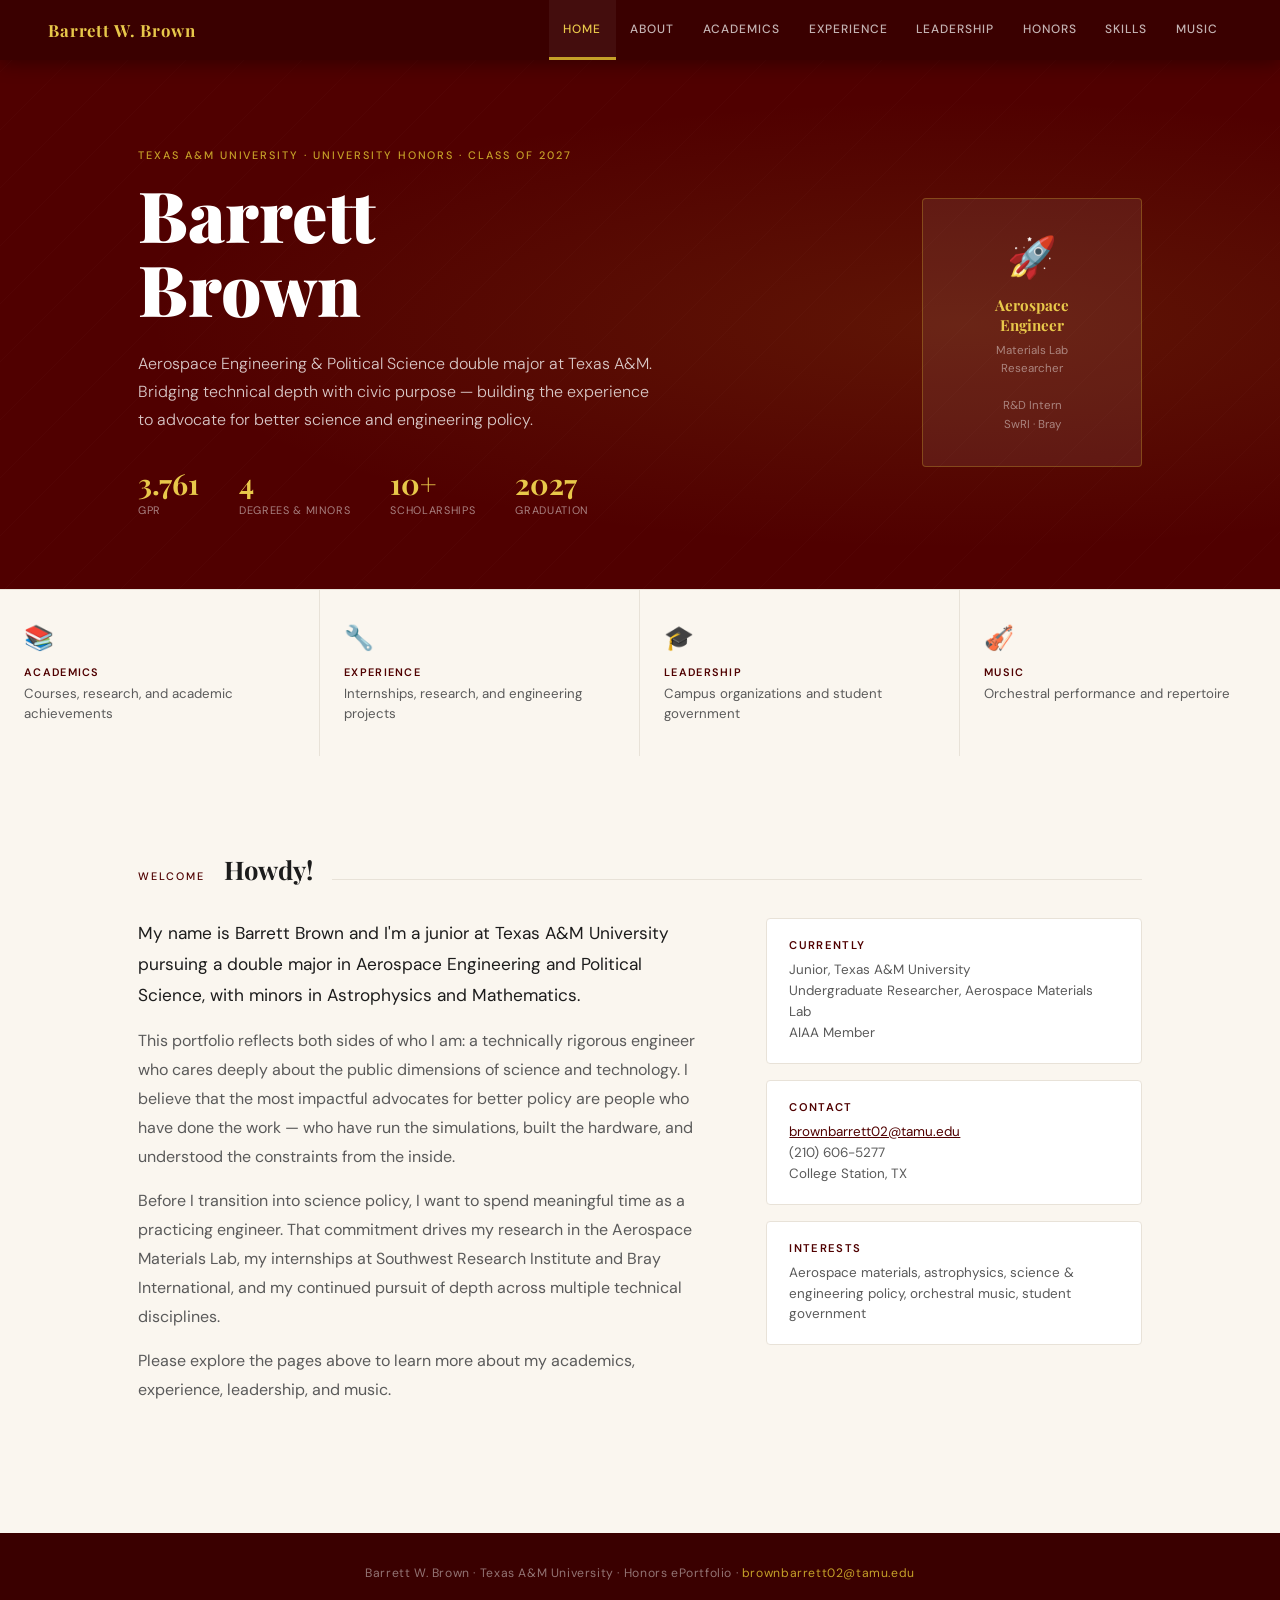
==== index.html @ 408cf9bb "Add files via upload" ====
<!DOCTYPE html>
<html lang="en">
<head>
<meta charset="UTF-8">
<meta name="viewport" content="width=device-width, initial-scale=1.0">
<title>Barrett Brown | ePortfolio</title>
<link rel="stylesheet" href="style.css">
<style>
  /* HOME-SPECIFIC HERO */
  .home-hero {
    background: var(--maroon);
    position: relative;
    overflow: hidden;
  }
  .home-hero::before {
    content: '';
    position: absolute; inset: 0;
    background:
      radial-gradient(ellipse at 75% 50%, rgba(197,160,40,0.13) 0%, transparent 60%),
      repeating-linear-gradient(-45deg, transparent, transparent 40px,
        rgba(255,255,255,0.014) 40px, rgba(255,255,255,0.014) 41px);
    pointer-events: none;
  }
  .home-hero-inner {
    max-width: 1100px;
    margin: 0 auto;
    padding: 5.5rem 3rem 4.5rem;
    display: grid;
    grid-template-columns: 1fr 220px;
    gap: 4rem;
    align-items: center;
    position: relative;
  }
  .hero-eyebrow {
    font-size: 0.68rem; font-weight: 500; letter-spacing: 0.18em;
    text-transform: uppercase; color: var(--gold); margin-bottom: 1rem;
  }
  .home-hero h1 {
    font-family: 'Playfair Display', serif;
    font-size: clamp(3rem, 5.5vw, 4.8rem);
    font-weight: 900; color: white; line-height: 1.05; margin-bottom: 1.5rem;
  }
  .hero-tagline {
    font-size: 1rem; font-weight: 300; line-height: 1.75;
    color: rgba(255,255,255,0.78); max-width: 520px; margin-bottom: 2.2rem;
  }
  .hero-stats { display: flex; gap: 2.5rem; }
  .stat { display: flex; flex-direction: column; }
  .stat-num { font-family: 'Playfair Display', serif; font-size: 1.8rem; font-weight: 700; color: var(--gold-light); line-height: 1; }
  .stat-label { font-size: 0.68rem; font-weight: 400; color: rgba(255,255,255,0.5); letter-spacing: 0.06em; text-transform: uppercase; margin-top: 0.3rem; }
  .hero-badge {
    background: rgba(255,255,255,0.07); border: 1px solid rgba(197,160,40,0.35);
    border-radius: 4px; padding: 2rem 1.5rem; text-align: center;
  }
  .badge-icon { font-size: 2.5rem; margin-bottom: 0.8rem; }
  .badge-title { font-family: 'Playfair Display', serif; font-size: 0.95rem; color: var(--gold-light); font-weight: 700; margin-bottom: 0.4rem; }
  .badge-sub { font-size: 0.72rem; color: rgba(255,255,255,0.45); line-height: 1.6; }

  /* QUICK LINKS */
  .quick-links {
    display: grid;
    grid-template-columns: repeat(4, 1fr);
    gap: 0;
    border-top: 1px solid var(--light-gray);
  }
  .quick-link {
    display: flex; flex-direction: column;
    padding: 2rem 1.5rem;
    border-right: 1px solid var(--light-gray);
    text-decoration: none;
    transition: background 0.2s;
  }
  .quick-link:last-child { border-right: none; }
  .quick-link:hover { background: white; }
  .ql-icon { font-size: 1.5rem; margin-bottom: 0.8rem; }
  .ql-label { font-size: 0.68rem; text-transform: uppercase; letter-spacing: 0.12em; color: var(--maroon); font-weight: 600; margin-bottom: 0.3rem; }
  .ql-desc { font-size: 0.83rem; color: var(--mid-gray); line-height: 1.5; }

  /* WELCOME PROSE */
  .welcome-grid { display: grid; grid-template-columns: 3fr 2fr; gap: 4rem; align-items: start; }
  .welcome-text p { font-size: 1rem; line-height: 1.8; color: var(--mid-gray); margin-bottom: 1rem; }
  .welcome-text p:first-child { font-size: 1.08rem; color: var(--charcoal); }
  .welcome-aside { display: flex; flex-direction: column; gap: 1rem; }
  .aside-card {
    background: white; border: 1px solid var(--light-gray); border-radius: 4px;
    padding: 1.2rem 1.4rem;
  }
  .aside-card h4 { font-size: 0.7rem; text-transform: uppercase; letter-spacing: 0.12em; color: var(--maroon); font-weight: 600; margin-bottom: 0.5rem; }
  .aside-card p { font-size: 0.84rem; color: var(--mid-gray); line-height: 1.55; }

  @media (max-width: 860px) {
    .home-hero-inner { grid-template-columns: 1fr; padding: 3.5rem 1.5rem; }
    .hero-badge { display: none; }
    .quick-links { grid-template-columns: repeat(2, 1fr); }
    .welcome-grid { grid-template-columns: 1fr; gap: 2rem; }
  }
</style>
</head>
<body>

<nav>
  <a href="index.html" class="nav-brand">Barrett W. Brown</a>
  <ul class="nav-links">
    <li><a href="index.html" class="active">Home</a></li>
    <li><a href="about.html">About</a></li>
    <li><a href="academics.html">Academics</a></li>
    <li><a href="experience.html">Experience</a></li>
    <li><a href="leadership.html">Leadership</a></li>
    <li><a href="honors.html">Honors</a></li>
    <li><a href="skills.html">Skills</a></li>
    <li><a href="music.html">Music</a></li>
  </ul>
</nav>

<div class="home-hero">
  <div class="home-hero-inner">
    <div>
      <p class="hero-eyebrow">Texas A&M University · University Honors · Class of 2027</p>
      <h1>Barrett<br>Brown</h1>
      <p class="hero-tagline">
        Aerospace Engineering &amp; Political Science double major at Texas A&M. Bridging technical depth with civic purpose — building the experience to advocate for better science and engineering policy.
      </p>
      <div class="hero-stats">
        <div class="stat"><span class="stat-num">3.761</span><span class="stat-label">GPR</span></div>
        <div class="stat"><span class="stat-num">4</span><span class="stat-label">Degrees &amp; Minors</span></div>
        <div class="stat"><span class="stat-num">10+</span><span class="stat-label">Scholarships</span></div>
        <div class="stat"><span class="stat-num">2027</span><span class="stat-label">Graduation</span></div>
      </div>
    </div>
    <div class="hero-badge">
      <div class="badge-icon">🚀</div>
      <div class="badge-title">Aerospace<br>Engineer</div>
      <div class="badge-sub">Materials Lab<br>Researcher<br><br>R&amp;D Intern<br>SwRI · Bray</div>
    </div>
  </div>
</div>

<!-- QUICK LINKS -->
<div class="quick-links">
  <a href="academics.html" class="quick-link">
    <div class="ql-icon">📚</div>
    <div class="ql-label">Academics</div>
    <div class="ql-desc">Courses, research, and academic achievements</div>
  </a>
  <a href="experience.html" class="quick-link">
    <div class="ql-icon">🔧</div>
    <div class="ql-label">Experience</div>
    <div class="ql-desc">Internships, research, and engineering projects</div>
  </a>
  <a href="leadership.html" class="quick-link">
    <div class="ql-icon">🎓</div>
    <div class="ql-label">Leadership</div>
    <div class="ql-desc">Campus organizations and student government</div>
  </a>
  <a href="music.html" class="quick-link">
    <div class="ql-icon">🎻</div>
    <div class="ql-label">Music</div>
    <div class="ql-desc">Orchestral performance and repertoire</div>
  </a>
</div>

<div class="page-content">
  <section>
    <div class="section-header">
      <span class="section-label">Welcome</span>
      <h2 class="section-title">Howdy!</h2>
      <div class="section-line"></div>
    </div>
    <div class="welcome-grid">
      <div class="welcome-text">
        <p>My name is Barrett Brown and I'm a junior at Texas A&M University pursuing a double major in Aerospace Engineering and Political Science, with minors in Astrophysics and Mathematics.</p>
        <p>This portfolio reflects both sides of who I am: a technically rigorous engineer who cares deeply about the public dimensions of science and technology. I believe that the most impactful advocates for better policy are people who have done the work — who have run the simulations, built the hardware, and understood the constraints from the inside.</p>
        <p>Before I transition into science policy, I want to spend meaningful time as a practicing engineer. That commitment drives my research in the Aerospace Materials Lab, my internships at Southwest Research Institute and Bray International, and my continued pursuit of depth across multiple technical disciplines.</p>
        <p>Please explore the pages above to learn more about my academics, experience, leadership, and music.</p>
      </div>
      <div class="welcome-aside">
        <div class="aside-card">
          <h4>Currently</h4>
          <p>Junior, Texas A&M University<br>Undergraduate Researcher, Aerospace Materials Lab<br>AIAA Member</p>
        </div>
        <div class="aside-card">
          <h4>Contact</h4>
          <p><a href="mailto:brownbarrett02@tamu.edu" style="color:var(--maroon);">brownbarrett02@tamu.edu</a><br>(210) 606-5277<br>College Station, TX</p>
        </div>
        <div class="aside-card">
          <h4>Interests</h4>
          <p>Aerospace materials, astrophysics, science &amp; engineering policy, orchestral music, student government</p>
        </div>
      </div>
    </div>
  </section>
</div>

<footer>
  <p>Barrett W. Brown · Texas A&M University · Honors ePortfolio · <a href="mailto:brownbarrett02@tamu.edu">brownbarrett02@tamu.edu</a></p>
</footer>

</body>
</html>
---- style.css ----
@import url('https://fonts.googleapis.com/css2?family=Playfair+Display:wght@400;700;900&family=DM+Sans:ital,opsz,wght@0,9..40,300;0,9..40,400;0,9..40,500;1,9..40,300&display=swap');

:root {
  --maroon: #500000;
  --maroon-dark: #3a0000;
  --maroon-light: #7a1a1a;
  --gold: #c5a028;
  --gold-light: #e8c84a;
  --cream: #faf6ef;
  --off-white: #f2ede4;
  --charcoal: #1c1c1c;
  --mid-gray: #5a5a5a;
  --light-gray: #e8e2d8;
}

* { margin: 0; padding: 0; box-sizing: border-box; }
html { scroll-behavior: smooth; }

body {
  font-family: 'DM Sans', sans-serif;
  background: var(--cream);
  color: var(--charcoal);
  overflow-x: hidden;
  min-height: 100vh;
  display: flex;
  flex-direction: column;
}

/* ---- NAVIGATION ---- */
nav {
  position: sticky;
  top: 0;
  z-index: 100;
  background: var(--maroon-dark);
  display: flex;
  align-items: center;
  justify-content: space-between;
  padding: 0 3rem;
  height: 60px;
  box-shadow: 0 2px 20px rgba(0,0,0,0.4);
}

.nav-brand {
  font-family: 'Playfair Display', serif;
  color: var(--gold-light);
  font-size: 1.05rem;
  font-weight: 700;
  letter-spacing: 0.05em;
  text-decoration: none;
  white-space: nowrap;
  flex-shrink: 0;
}

.nav-links {
  display: flex;
  gap: 0;
  list-style: none;
}

.nav-links a {
  color: rgba(255,255,255,0.7);
  text-decoration: none;
  font-size: 0.75rem;
  font-weight: 500;
  letter-spacing: 0.08em;
  text-transform: uppercase;
  padding: 0 0.9rem;
  height: 60px;
  display: flex;
  align-items: center;
  transition: all 0.2s;
  border-bottom: 3px solid transparent;
}

.nav-links a:hover,
.nav-links a.active {
  color: var(--gold-light);
  border-bottom-color: var(--gold);
  background: rgba(255,255,255,0.05);
}

/* ---- PAGE HERO BANNER ---- */
.page-banner {
  background: var(--maroon);
  position: relative;
  overflow: hidden;
  padding: 3.5rem 3rem;
}

.page-banner::before {
  content: '';
  position: absolute;
  inset: 0;
  background:
    radial-gradient(ellipse at 80% 50%, rgba(197,160,40,0.1) 0%, transparent 60%),
    repeating-linear-gradient(-45deg, transparent, transparent 40px,
      rgba(255,255,255,0.012) 40px, rgba(255,255,255,0.012) 41px);
  pointer-events: none;
}

.page-banner-inner {
  max-width: 1100px;
  margin: 0 auto;
  position: relative;
}

.page-banner-eyebrow {
  font-size: 0.68rem;
  font-weight: 500;
  letter-spacing: 0.18em;
  text-transform: uppercase;
  color: var(--gold);
  margin-bottom: 0.7rem;
}

.page-banner h1 {
  font-family: 'Playfair Display', serif;
  font-size: clamp(2rem, 4vw, 3rem);
  font-weight: 900;
  color: white;
  line-height: 1.1;
}

.page-banner-sub {
  font-size: 0.95rem;
  color: rgba(255,255,255,0.65);
  margin-top: 0.7rem;
  font-weight: 300;
  max-width: 560px;
  line-height: 1.6;
}

/* ---- CONTENT LAYOUT ---- */
.page-content {
  max-width: 1100px;
  margin: 0 auto;
  padding: 3rem 3rem 4rem;
  flex: 1;
}

/* ---- SECTION HEADERS ---- */
.section-header {
  display: flex;
  align-items: baseline;
  gap: 1.2rem;
  margin-bottom: 2rem;
}

.section-label {
  font-size: 0.68rem;
  font-weight: 500;
  letter-spacing: 0.18em;
  text-transform: uppercase;
  color: var(--maroon);
  white-space: nowrap;
}

.section-title {
  font-family: 'Playfair Display', serif;
  font-size: 1.6rem;
  font-weight: 700;
  color: var(--charcoal);
}

.section-line {
  flex: 1;
  height: 1px;
  background: var(--light-gray);
  margin-bottom: 3px;
}

section {
  padding: 3rem 0;
  border-bottom: 1px solid var(--light-gray);
}
section:last-child { border-bottom: none; }

/* ---- EXPERIENCE LIST ---- */
.experience-list { display: flex; flex-direction: column; }

.exp-item {
  display: grid;
  grid-template-columns: 160px 1fr;
  gap: 2rem;
  padding: 2rem 0;
  border-bottom: 1px solid var(--light-gray);
}
.exp-item:last-child { border-bottom: none; }

.exp-date { font-size: 0.78rem; color: var(--mid-gray); padding-top: 0.2rem; line-height: 1.5; }
.exp-org { font-size: 0.68rem; font-weight: 500; letter-spacing: 0.1em; text-transform: uppercase; color: var(--maroon); margin-bottom: 0.3rem; }
.exp-role { font-family: 'Playfair Display', serif; font-size: 1.05rem; font-weight: 700; color: var(--charcoal); margin-bottom: 0.6rem; line-height: 1.3; }

.exp-bullets { list-style: none; padding: 0; }
.exp-bullets li {
  font-size: 0.87rem; color: var(--mid-gray); line-height: 1.65;
  padding-left: 1.1rem; position: relative; margin-bottom: 0.3rem;
}
.exp-bullets li::before { content: '—'; position: absolute; left: 0; color: var(--gold); font-weight: 700; }

/* ---- CARD GRID ---- */
.card-grid {
  display: grid;
  grid-template-columns: repeat(2, 1fr);
  gap: 1.2rem;
}

.card {
  background: white;
  border: 1px solid var(--light-gray);
  border-radius: 4px;
  padding: 1.6rem;
  position: relative;
  overflow: hidden;
  transition: box-shadow 0.2s;
}
.card:hover { box-shadow: 0 4px 24px rgba(80,0,0,0.09); }
.card::after { content: ''; position: absolute; left: 0; top: 0; bottom: 0; width: 3px; background: var(--maroon); }
.card.gold::after { background: var(--gold); }

.card-label { font-size: 0.68rem; text-transform: uppercase; letter-spacing: 0.14em; color: var(--mid-gray); margin-bottom: 0.4rem; font-weight: 500; }
.card-title { font-family: 'Playfair Display', serif; font-size: 1.1rem; font-weight: 700; color: var(--charcoal); line-height: 1.3; margin-bottom: 0.4rem; }
.card-sub { font-size: 0.83rem; color: var(--mid-gray); line-height: 1.55; }

/* ---- HONORS GRID ---- */
.honors-grid {
  display: grid;
  grid-template-columns: repeat(3, 1fr);
  gap: 0.6rem;
}

.honor-pill {
  background: white;
  border: 1px solid var(--light-gray);
  border-radius: 3px;
  padding: 0.8rem 1rem;
  font-size: 0.82rem;
  color: var(--charcoal);
  line-height: 1.4;
  transition: border-color 0.2s, background 0.2s;
}
.honor-pill:hover { border-color: var(--gold); background: #fffdf5; }

/* ---- SKILL TAGS ---- */
.skills-section { display: grid; grid-template-columns: repeat(3, 1fr); gap: 2rem; }

.skill-group h3 {
  font-size: 0.72rem; text-transform: uppercase; letter-spacing: 0.14em;
  color: var(--maroon); font-weight: 600; margin-bottom: 1rem;
  padding-bottom: 0.5rem; border-bottom: 1px solid var(--light-gray);
}

.skill-tags { display: flex; flex-wrap: wrap; gap: 0.5rem; }

.skill-tag {
  background: var(--off-white); border: 1px solid var(--light-gray);
  border-radius: 2px; padding: 0.35rem 0.7rem;
  font-size: 0.8rem; color: var(--charcoal);
}

/* ---- COURSE TABLE ---- */
.course-category { margin-bottom: 2.5rem; }
.course-category:last-child { margin-bottom: 0; }

.course-category-title {
  font-size: 0.7rem; text-transform: uppercase; letter-spacing: 0.15em;
  color: var(--maroon); font-weight: 600; margin-bottom: 0.8rem;
  padding-bottom: 0.5rem; border-bottom: 2px solid var(--maroon);
  display: inline-block;
}

.course-grid {
  display: grid;
  grid-template-columns: repeat(2, 1fr);
  gap: 0.6rem;
}

.course-item {
  background: white;
  border: 1px solid var(--light-gray);
  border-radius: 3px;
  padding: 1rem 1.2rem;
  transition: border-color 0.2s;
}
.course-item:hover { border-color: var(--maroon); }

.course-name { font-size: 0.9rem; font-weight: 500; color: var(--charcoal); margin-bottom: 0.3rem; }
.course-code { font-size: 0.7rem; color: var(--maroon); font-weight: 600; letter-spacing: 0.06em; text-transform: uppercase; }
.course-desc { font-size: 0.8rem; color: var(--mid-gray); margin-top: 0.4rem; line-height: 1.5; }

/* ---- REPERTOIRE TABLE ---- */
.repertoire-table { width: 100%; border-collapse: collapse; }
.repertoire-table th {
  font-size: 0.68rem; text-transform: uppercase; letter-spacing: 0.12em;
  color: var(--maroon); font-weight: 600; padding: 0.7rem 1rem;
  text-align: left; border-bottom: 2px solid var(--maroon);
}
.repertoire-table td {
  padding: 0.85rem 1rem; font-size: 0.87rem; color: var(--charcoal);
  border-bottom: 1px solid var(--light-gray); vertical-align: top; line-height: 1.5;
}
.repertoire-table tr:hover td { background: white; }
.repertoire-table td:first-child { font-style: italic; }
.rep-ensemble { font-size: 0.75rem; color: var(--mid-gray); margin-top: 0.2rem; }

/* ---- INSTRUMENT CARDS ---- */
.instrument-grid { display: grid; grid-template-columns: repeat(3, 1fr); gap: 1.2rem; }

.instrument-card {
  background: white; border: 1px solid var(--light-gray); border-radius: 4px;
  padding: 1.5rem; text-align: center;
  transition: box-shadow 0.2s, border-color 0.2s;
}
.instrument-card:hover { box-shadow: 0 4px 20px rgba(80,0,0,0.08); border-color: var(--gold); }

.instrument-icon { font-size: 2.2rem; margin-bottom: 0.8rem; }
.instrument-name { font-family: 'Playfair Display', serif; font-size: 1rem; font-weight: 700; color: var(--charcoal); margin-bottom: 0.3rem; }
.instrument-detail { font-size: 0.8rem; color: var(--mid-gray); line-height: 1.5; }

/* ---- ABOUT GRID ---- */
.about-grid { display: grid; grid-template-columns: 2fr 1fr; gap: 4rem; align-items: start; }
.about-text p { font-size: 1rem; line-height: 1.8; color: var(--mid-gray); margin-bottom: 1rem; }
.about-text p:first-child { font-size: 1.05rem; color: var(--charcoal); font-weight: 400; }

.about-highlights { display: flex; flex-direction: column; }
.highlight-item { padding: 1rem 0; border-bottom: 1px solid var(--light-gray); }
.highlight-item:last-child { border-bottom: none; }
.highlight-label { font-size: 0.68rem; text-transform: uppercase; letter-spacing: 0.12em; color: var(--maroon); font-weight: 500; margin-bottom: 0.3rem; }
.highlight-value { font-size: 0.9rem; color: var(--charcoal); line-height: 1.5; }

/* ---- FOOTER ---- */
footer {
  background: var(--maroon-dark);
  color: rgba(255,255,255,0.45);
  text-align: center;
  padding: 2rem;
  font-size: 0.76rem;
  letter-spacing: 0.05em;
}
footer a { color: var(--gold); text-decoration: none; }

/* ---- ANIMATIONS ---- */
@keyframes fadeUp { from { opacity: 0; transform: translateY(14px); } to { opacity: 1; transform: translateY(0); } }
.page-content { animation: fadeUp 0.5s ease both; }

/* ---- RESPONSIVE ---- */
@media (max-width: 860px) {
  nav { padding: 0 1.5rem; }
  .nav-links a { padding: 0 0.6rem; font-size: 0.68rem; }
  .page-banner, .page-content { padding-left: 1.5rem; padding-right: 1.5rem; }
  .card-grid, .honors-grid, .skills-section, .instrument-grid, .course-grid { grid-template-columns: 1fr; }
  .about-grid { grid-template-columns: 1fr; gap: 2rem; }
  .exp-item { grid-template-columns: 1fr; gap: 0.4rem; }
}

@media (max-width: 640px) {
  .nav-links { display: none; }
}
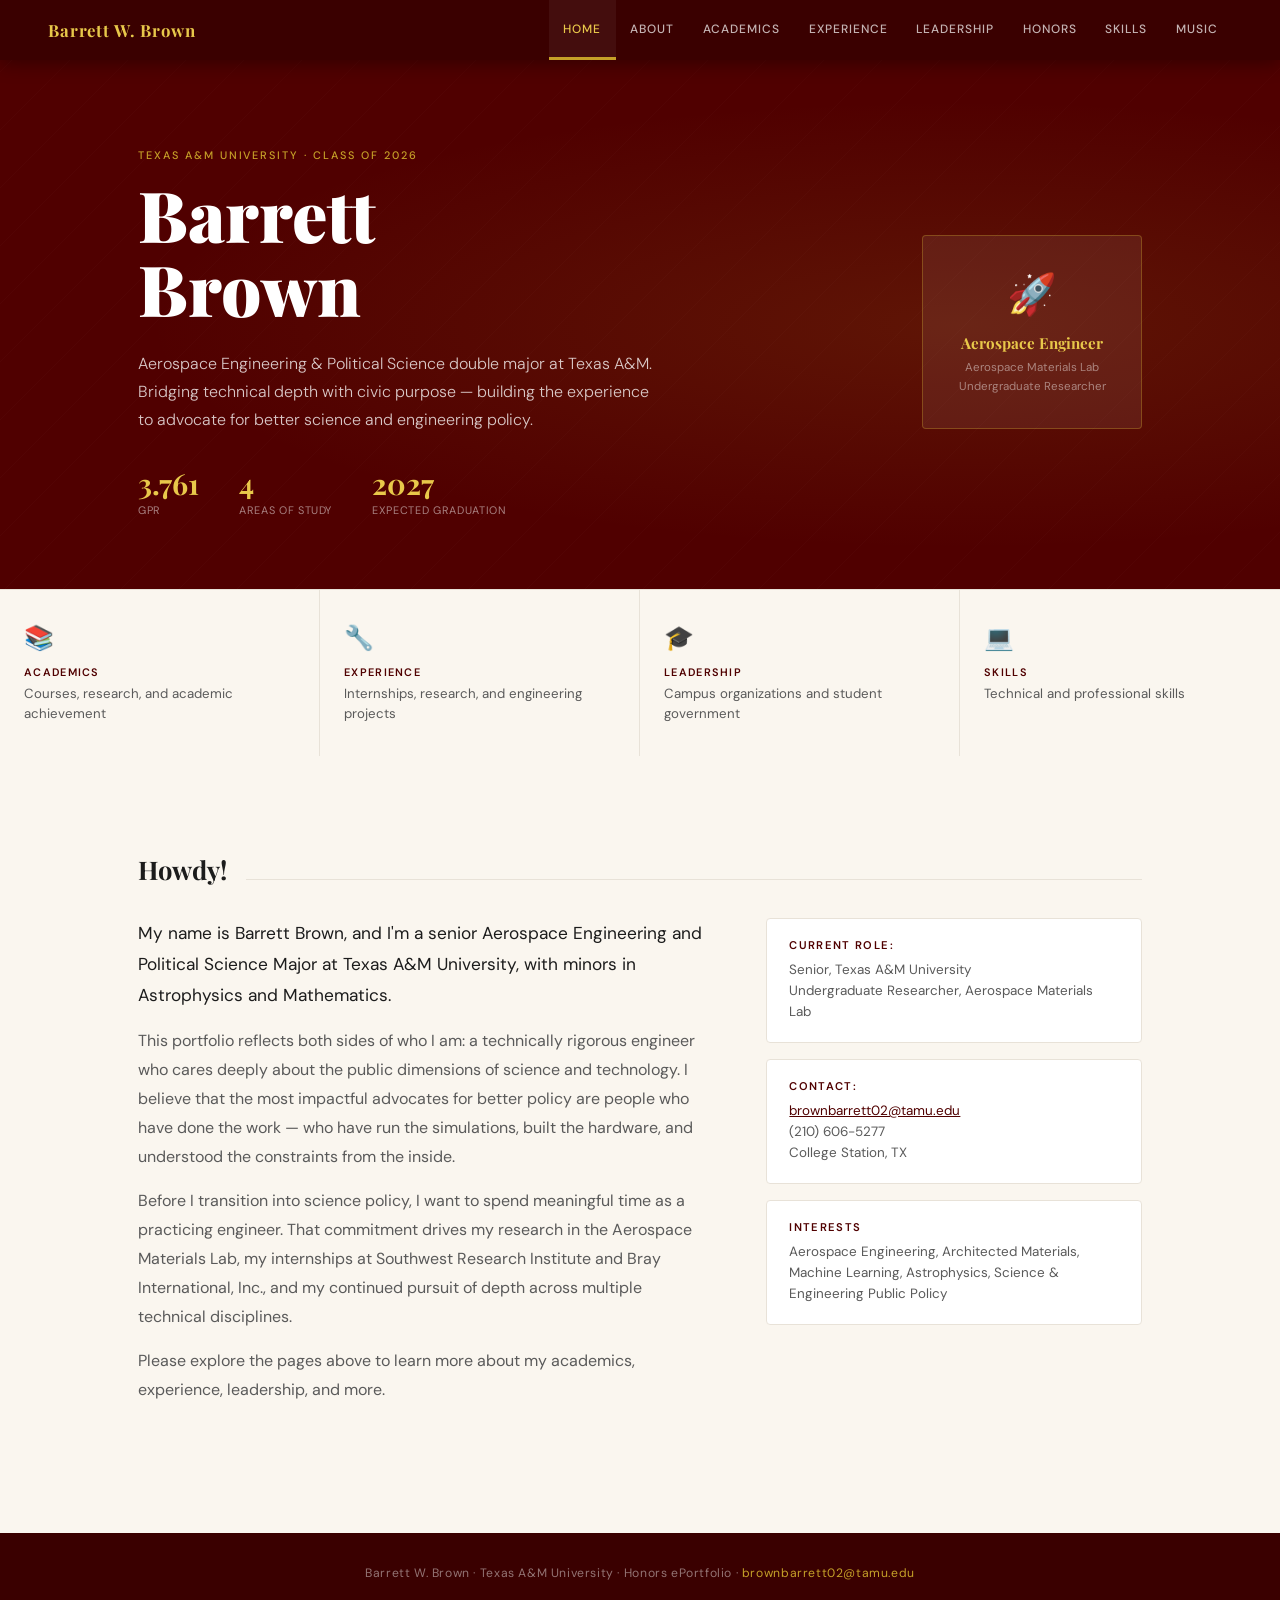
==== commit e9f5deaf: "Add files via upload" ====
--- a/index.html
+++ b/index.html
@@ -115,22 +115,21 @@
 <div class="home-hero">
   <div class="home-hero-inner">
     <div>
-      <p class="hero-eyebrow">Texas A&M University · University Honors · Class of 2027</p>
+      <p class="hero-eyebrow">Texas A&M University · Class of 2026</p>
       <h1>Barrett<br>Brown</h1>
       <p class="hero-tagline">
         Aerospace Engineering &amp; Political Science double major at Texas A&M. Bridging technical depth with civic purpose — building the experience to advocate for better science and engineering policy.
       </p>
       <div class="hero-stats">
         <div class="stat"><span class="stat-num">3.761</span><span class="stat-label">GPR</span></div>
-        <div class="stat"><span class="stat-num">4</span><span class="stat-label">Degrees &amp; Minors</span></div>
-        <div class="stat"><span class="stat-num">10+</span><span class="stat-label">Scholarships</span></div>
-        <div class="stat"><span class="stat-num">2027</span><span class="stat-label">Graduation</span></div>
+        <div class="stat"><span class="stat-num">4</span><span class="stat-label">Areas of Study</span></div>
+        <div class="stat"><span class="stat-num">2027</span><span class="stat-label">Expected Graduation</span></div>
       </div>
     </div>
     <div class="hero-badge">
       <div class="badge-icon">🚀</div>
-      <div class="badge-title">Aerospace<br>Engineer</div>
-      <div class="badge-sub">Materials Lab<br>Researcher<br><br>R&amp;D Intern<br>SwRI · Bray</div>
+      <div class="badge-title">Aerospace Engineer</div>
+      <div class="badge-sub">Aerospace Materials Lab<br>Undergraduate Researcher</div>
     </div>
   </div>
 </div>
@@ -140,7 +139,7 @@
   <a href="academics.html" class="quick-link">
     <div class="ql-icon">📚</div>
     <div class="ql-label">Academics</div>
-    <div class="ql-desc">Courses, research, and academic achievements</div>
+    <div class="ql-desc">Courses, research, and academic achievement</div>
   </a>
   <a href="experience.html" class="quick-link">
     <div class="ql-icon">🔧</div>
@@ -152,39 +151,38 @@
     <div class="ql-label">Leadership</div>
     <div class="ql-desc">Campus organizations and student government</div>
   </a>
-  <a href="music.html" class="quick-link">
-    <div class="ql-icon">🎻</div>
-    <div class="ql-label">Music</div>
-    <div class="ql-desc">Orchestral performance and repertoire</div>
+  <a href="skills.html" class="quick-link">
+    <div class="ql-icon">💻</div>
+    <div class="ql-label">Skills</div>
+    <div class="ql-desc">Technical and professional skills</div>
   </a>
 </div>
 
 <div class="page-content">
   <section>
     <div class="section-header">
-      <span class="section-label">Welcome</span>
       <h2 class="section-title">Howdy!</h2>
       <div class="section-line"></div>
     </div>
     <div class="welcome-grid">
       <div class="welcome-text">
-        <p>My name is Barrett Brown and I'm a junior at Texas A&M University pursuing a double major in Aerospace Engineering and Political Science, with minors in Astrophysics and Mathematics.</p>
+        <p>My name is Barrett Brown, and I'm a senior Aerospace Engineering and Political Science Major at Texas A&M University, with minors in Astrophysics and Mathematics.</p>
         <p>This portfolio reflects both sides of who I am: a technically rigorous engineer who cares deeply about the public dimensions of science and technology. I believe that the most impactful advocates for better policy are people who have done the work — who have run the simulations, built the hardware, and understood the constraints from the inside.</p>
-        <p>Before I transition into science policy, I want to spend meaningful time as a practicing engineer. That commitment drives my research in the Aerospace Materials Lab, my internships at Southwest Research Institute and Bray International, and my continued pursuit of depth across multiple technical disciplines.</p>
-        <p>Please explore the pages above to learn more about my academics, experience, leadership, and music.</p>
+        <p>Before I transition into science policy, I want to spend meaningful time as a practicing engineer. That commitment drives my research in the Aerospace Materials Lab, my internships at Southwest Research Institute and Bray International, Inc., and my continued pursuit of depth across multiple technical disciplines.</p>
+        <p>Please explore the pages above to learn more about my academics, experience, leadership, and more.</p>
       </div>
       <div class="welcome-aside">
         <div class="aside-card">
-          <h4>Currently</h4>
-          <p>Junior, Texas A&M University<br>Undergraduate Researcher, Aerospace Materials Lab<br>AIAA Member</p>
+          <h4>Current Role:</h4>
+          <p>Senior, Texas A&M University<br>Undergraduate Researcher, Aerospace Materials Lab</p>
         </div>
         <div class="aside-card">
-          <h4>Contact</h4>
+          <h4>Contact:</h4>
           <p><a href="mailto:brownbarrett02@tamu.edu" style="color:var(--maroon);">brownbarrett02@tamu.edu</a><br>(210) 606-5277<br>College Station, TX</p>
         </div>
         <div class="aside-card">
           <h4>Interests</h4>
-          <p>Aerospace materials, astrophysics, science &amp; engineering policy, orchestral music, student government</p>
+          <p>Aerospace Engineering, Architected Materials, Machine Learning, Astrophysics, Science &amp; Engineering Public Policy</p>
         </div>
       </div>
     </div>
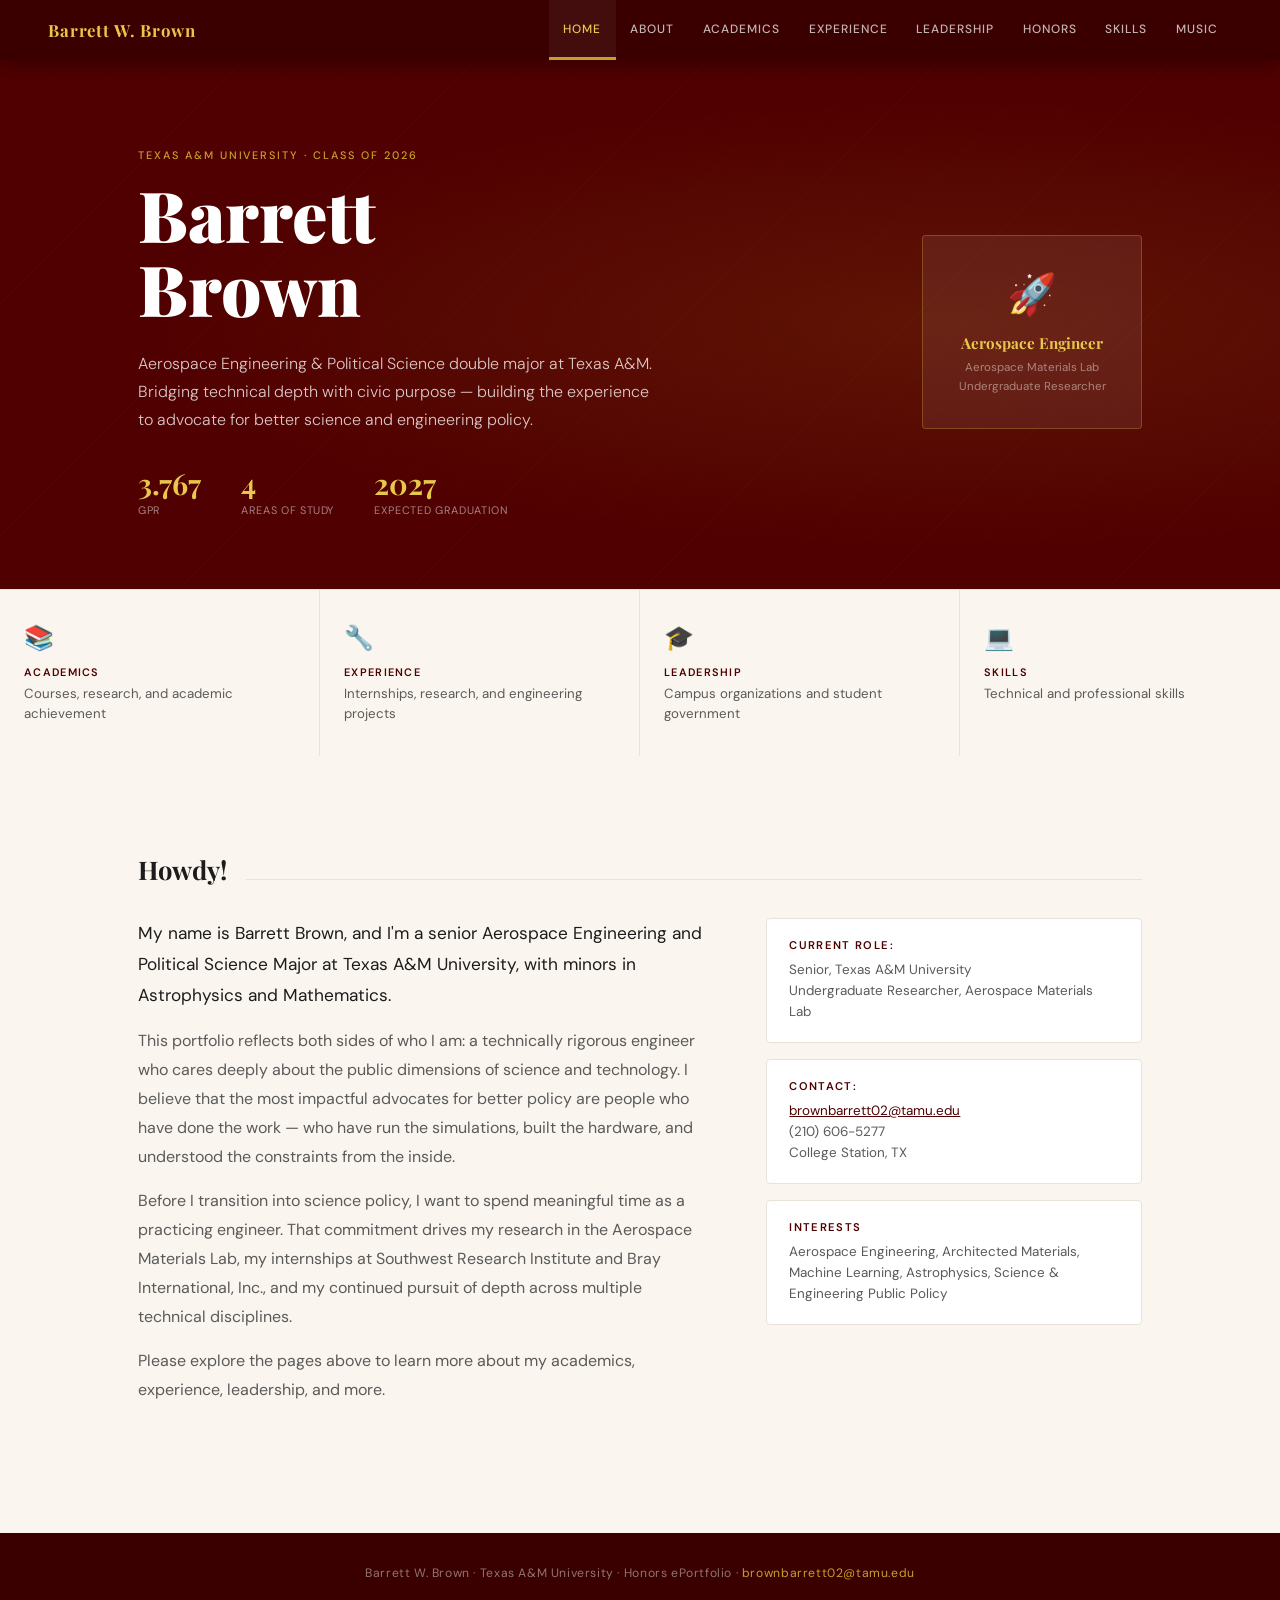
==== commit 5d23122a: "Add files via upload" ====
--- a/index.html
+++ b/index.html
@@ -121,7 +121,7 @@
         Aerospace Engineering &amp; Political Science double major at Texas A&M. Bridging technical depth with civic purpose — building the experience to advocate for better science and engineering policy.
       </p>
       <div class="hero-stats">
-        <div class="stat"><span class="stat-num">3.761</span><span class="stat-label">GPR</span></div>
+        <div class="stat"><span class="stat-num">3.767</span><span class="stat-label">GPR</span></div>
         <div class="stat"><span class="stat-num">4</span><span class="stat-label">Areas of Study</span></div>
         <div class="stat"><span class="stat-num">2027</span><span class="stat-label">Expected Graduation</span></div>
       </div>
--- a/style.css
+++ b/style.css
@@ -222,6 +222,22 @@
 .card-title { font-family: 'Playfair Display', serif; font-size: 1.1rem; font-weight: 700; color: var(--charcoal); line-height: 1.3; margin-bottom: 0.4rem; }
 .card-sub { font-size: 0.83rem; color: var(--mid-gray); line-height: 1.55; }
 
+.card-btn {
+  display: inline-block;
+  margin-top: 1rem;
+  padding: 0.45rem 1rem;
+  background: var(--maroon);
+  color: white;
+  font-size: 0.78rem;
+  font-weight: 600;
+  letter-spacing: 0.08em;
+  text-transform: uppercase;
+  text-decoration: none;
+  border-radius: 3px;
+  transition: background 0.2s, opacity 0.2s;
+}
+.card-btn:hover { opacity: 0.85; }
+
 /* ---- HONORS GRID ---- */
 .honors-grid {
   display: grid;
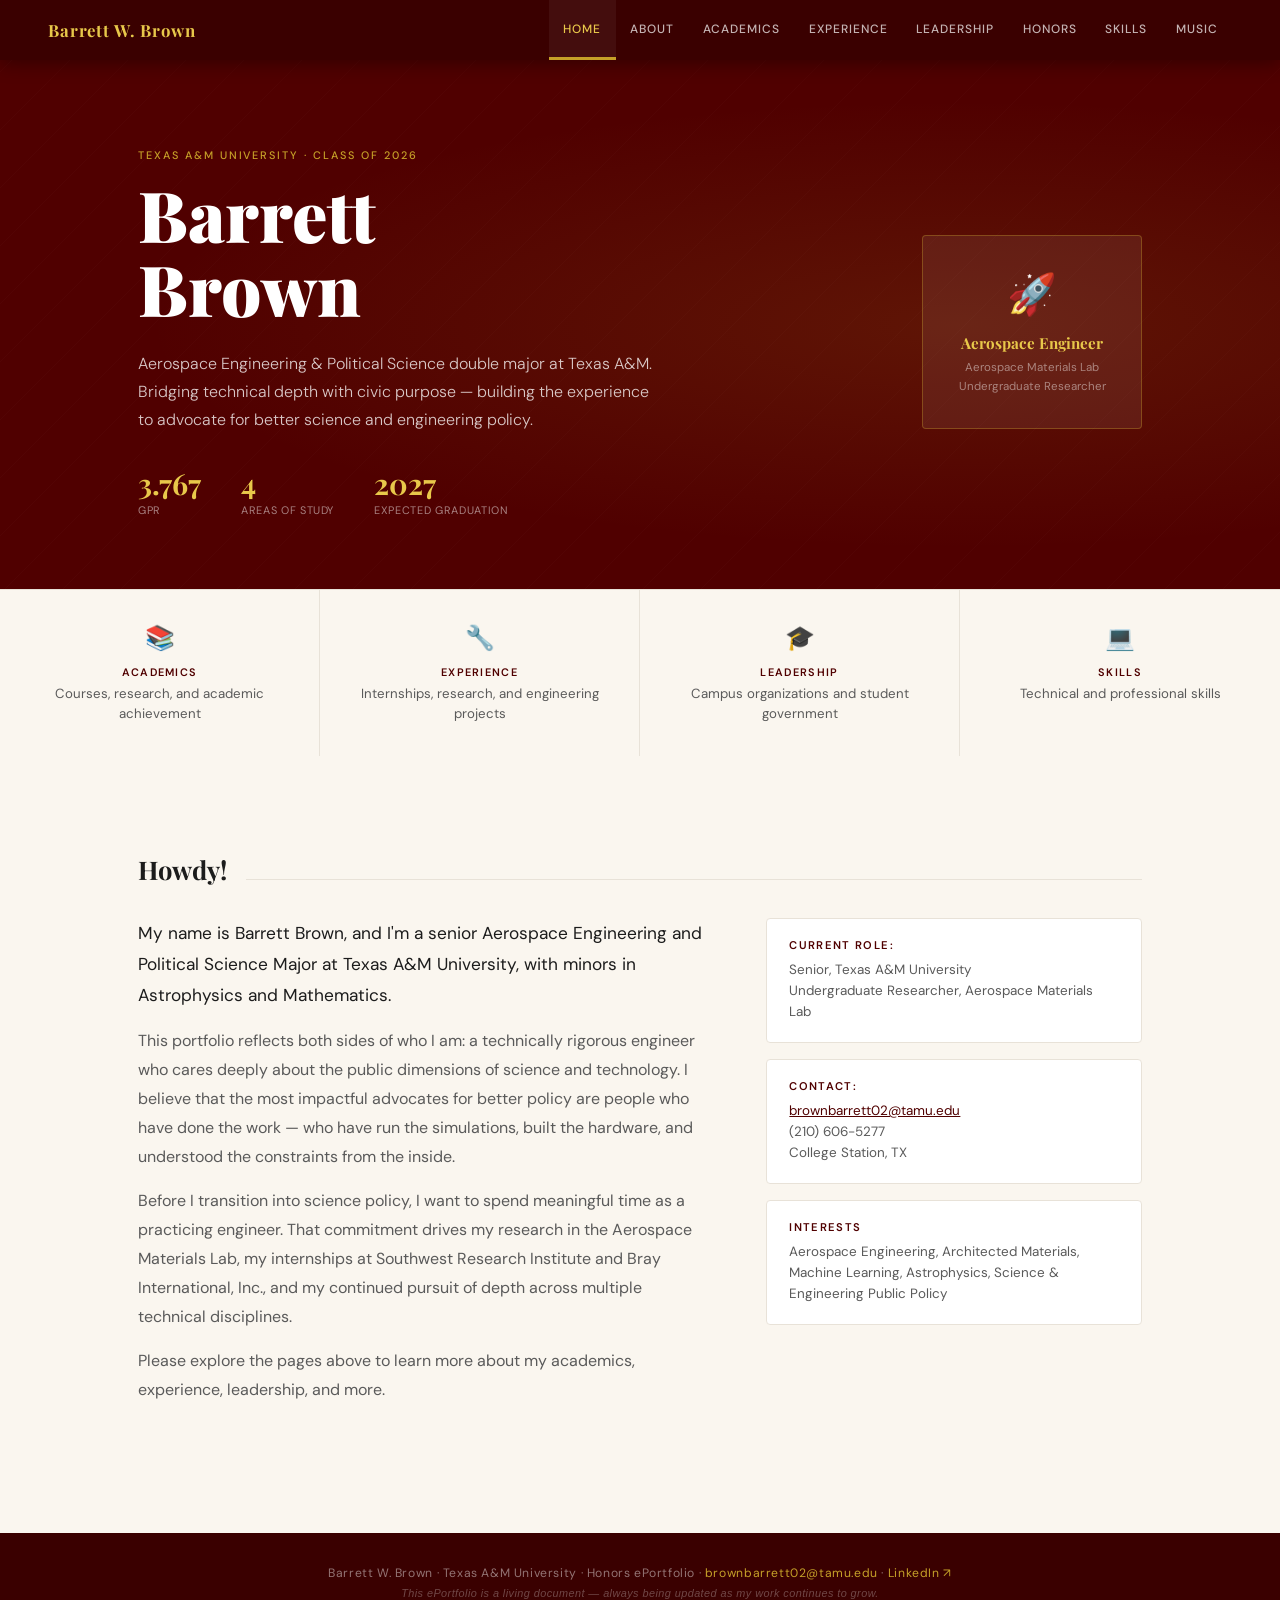
==== commit ad753d6b: "Add files via upload" ====
--- a/index.html
+++ b/index.html
@@ -64,7 +64,7 @@
     border-top: 1px solid var(--light-gray);
   }
   .quick-link {
-    display: flex; flex-direction: column;
+    display: flex; flex-direction: column; align-items: center; text-align: center;
     padding: 2rem 1.5rem;
     border-right: 1px solid var(--light-gray);
     text-decoration: none;
@@ -190,7 +190,8 @@
 </div>
 
 <footer>
-  <p>Barrett W. Brown · Texas A&M University · Honors ePortfolio · <a href="mailto:brownbarrett02@tamu.edu">brownbarrett02@tamu.edu</a></p>
+  <div class="footer-main">Barrett W. Brown · Texas A&M University · Honors ePortfolio · <a href="mailto:brownbarrett02@tamu.edu">brownbarrett02@tamu.edu</a> · <a href="https://www.linkedin.com/in/barrett-brown/" target="_blank" rel="noopener">LinkedIn ↗</a></div>
+  <div class="footer-wip">This ePortfolio is a living document — always being updated as my work continues to grow.</div>
 </footer>
 
 </body>
--- a/style.css
+++ b/style.css
@@ -278,31 +278,80 @@
 .course-category { margin-bottom: 2.5rem; }
 .course-category:last-child { margin-bottom: 0; }
 
+/* Section-level collapsible header */
+.course-category-header {
+  display: flex;
+  align-items: center;
+  gap: 0.75rem;
+  cursor: pointer;
+  user-select: none;
+  margin-bottom: 0.8rem;
+  width: fit-content;
+}
+.course-category-header:hover .course-category-title { opacity: 0.75; }
+
 .course-category-title {
   font-size: 0.7rem; text-transform: uppercase; letter-spacing: 0.15em;
-  color: var(--maroon); font-weight: 600; margin-bottom: 0.8rem;
+  color: var(--maroon); font-weight: 600;
   padding-bottom: 0.5rem; border-bottom: 2px solid var(--maroon);
+  display: inline-block; transition: opacity 0.15s;
+}
+
+.section-caret {
+  font-size: 0.65rem; color: var(--maroon); line-height: 1;
+  padding-bottom: 0.3rem;
+  transition: transform 0.25s ease;
   display: inline-block;
 }
+.course-category.collapsed .section-caret { transform: rotate(-90deg); }
 
 .course-grid {
   display: grid;
   grid-template-columns: repeat(2, 1fr);
   gap: 0.6rem;
 }
-
+.course-category.collapsed .course-grid { display: none; }
+
+/* Card-level expand */
 .course-item {
   background: white;
   border: 1px solid var(--light-gray);
   border-radius: 3px;
-  padding: 1rem 1.2rem;
+  padding: 1rem 1.2rem 0.75rem;
   transition: border-color 0.2s;
+  cursor: pointer;
 }
 .course-item:hover { border-color: var(--maroon); }
 
-.course-name { font-size: 0.9rem; font-weight: 500; color: var(--charcoal); margin-bottom: 0.3rem; }
+.course-item-header {
+  display: flex;
+  justify-content: space-between;
+  align-items: flex-start;
+  gap: 0.5rem;
+}
+.course-item-meta { flex: 1; }
+
+.course-name { font-size: 0.9rem; font-weight: 500; color: var(--charcoal); margin-bottom: 0.2rem; }
 .course-code { font-size: 0.7rem; color: var(--maroon); font-weight: 600; letter-spacing: 0.06em; text-transform: uppercase; }
-.course-desc { font-size: 0.8rem; color: var(--mid-gray); margin-top: 0.4rem; line-height: 1.5; }
+
+.card-caret {
+  font-size: 0.6rem; color: var(--mid-gray); flex-shrink: 0;
+  margin-top: 0.15rem; transition: transform 0.22s ease;
+  line-height: 1;
+}
+.course-item.expanded .card-caret { transform: rotate(180deg); }
+
+.course-desc {
+  font-size: 0.8rem; color: var(--mid-gray); margin-top: 0.45rem; line-height: 1.5;
+  display: -webkit-box;
+  -webkit-line-clamp: 2;
+  -webkit-box-orient: vertical;
+  overflow: hidden;
+}
+.course-item.expanded .course-desc {
+  display: block;
+  overflow: visible;
+}
 
 /* ---- REPERTOIRE TABLE ---- */
 .repertoire-table { width: 100%; border-collapse: collapse; }
@@ -354,6 +403,13 @@
   letter-spacing: 0.05em;
 }
 footer a { color: var(--gold); text-decoration: none; }
+.footer-main { margin-bottom: 0.4rem; }
+.footer-wip {
+  font-size: 0.68rem;
+  color: rgba(255,255,255,0.28);
+  letter-spacing: 0.04em;
+  font-style: italic;
+}
 
 /* ---- ANIMATIONS ---- */
 @keyframes fadeUp { from { opacity: 0; transform: translateY(14px); } to { opacity: 1; transform: translateY(0); } }
